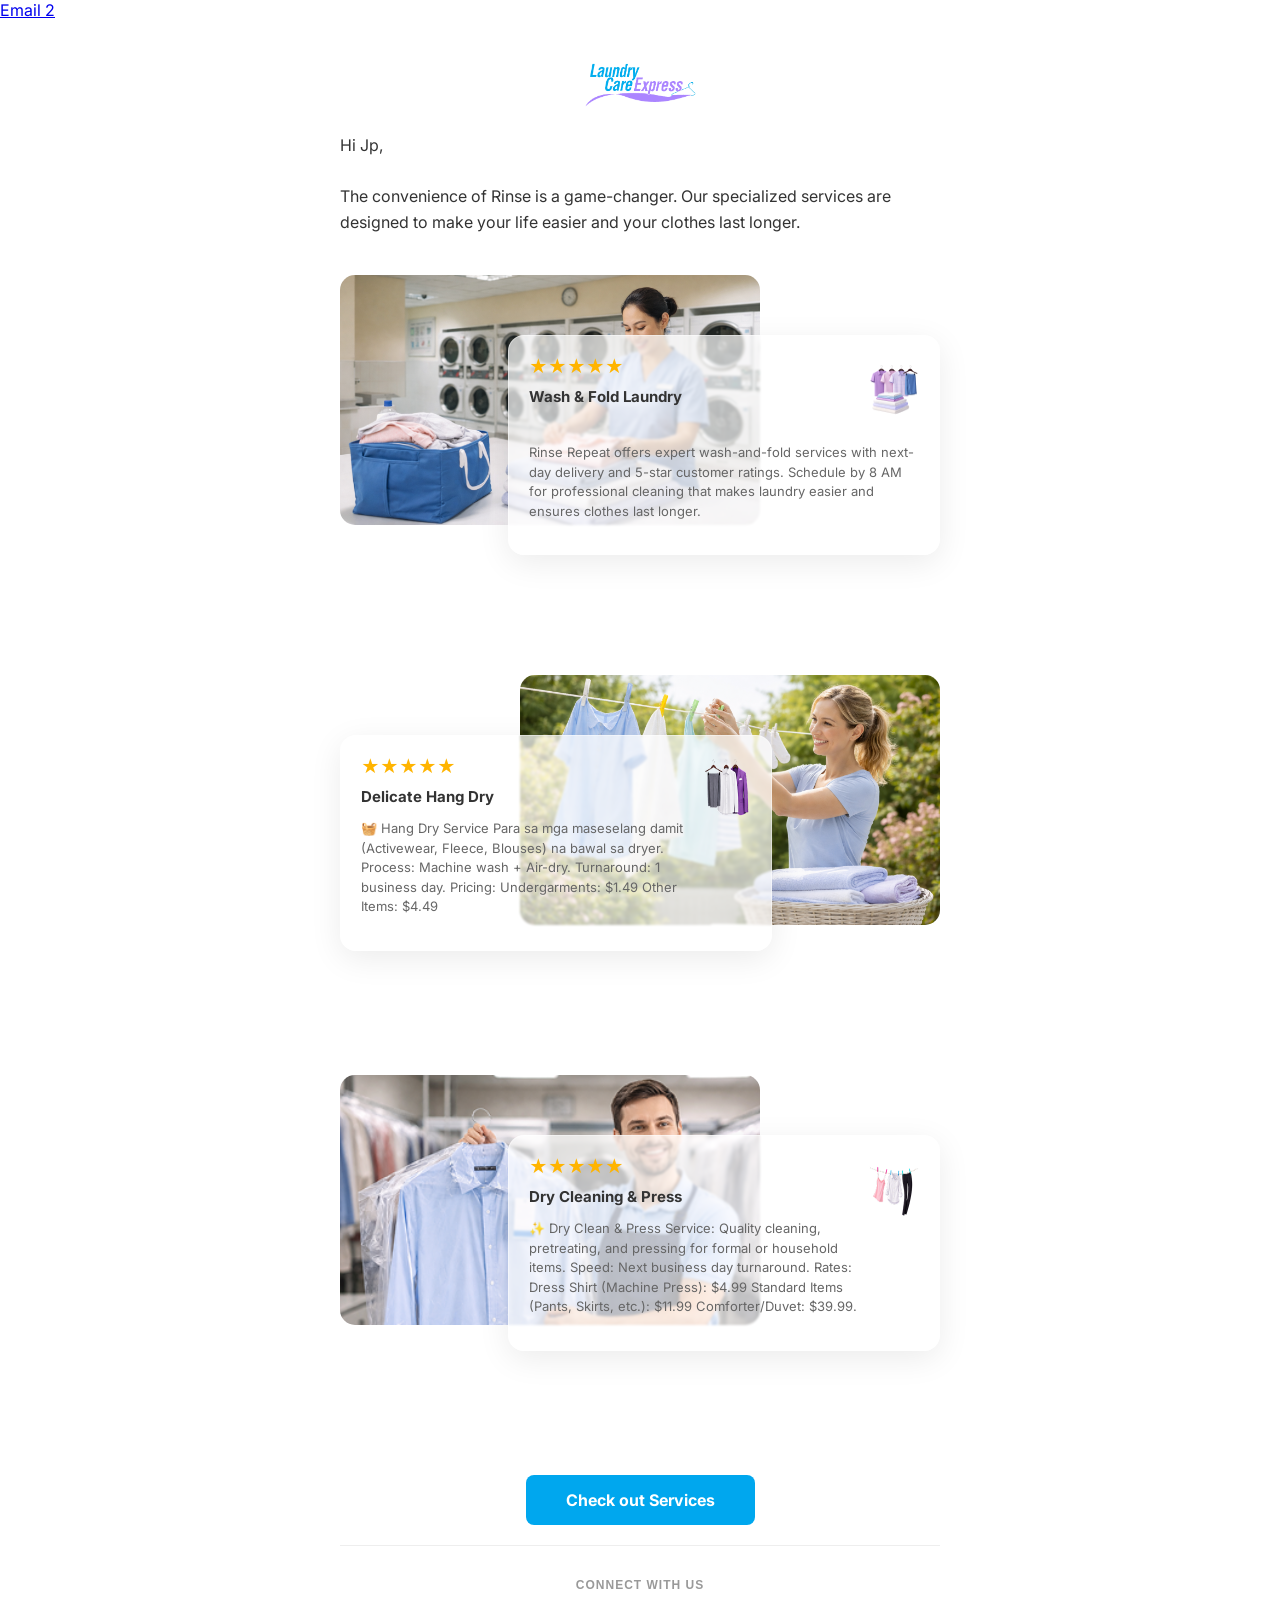
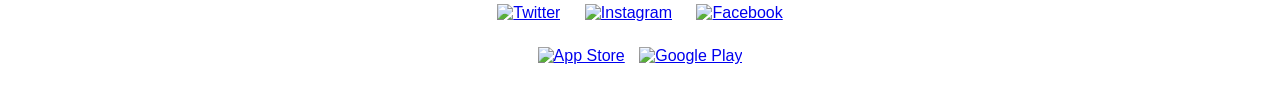
==== index.html @ eb07b961 "first commit" ====
<!DOCTYPE html>
<html lang="en">

<head>
    <meta charset="UTF-8">
    <meta name="viewport" content="width=device-width, initial-scale=1.0">
    <link href="https://fonts.googleapis.com/css2?family=Inter:wght@400;600;700&display=swap" rel="stylesheet">
    <link rel="stylesheet" href="./ancor.css">
    <style>
        body {
            font-family: 'Inter', sans-serif;
            background-color: #ffffff;
            margin: 0;
            padding: 0;
            color: #333;
        }

        .container {
            max-width: 600px;
            margin: 0 auto;
            padding: 20px;
        }

        .header {
            text-align: center;
            padding: 20px 0;
        }

        .intro-text {
            font-size: 16px;
            line-height: 1.6;
            margin-bottom: 40px;
        }

        /* Testimonial Style Section */
        .feature-block {
            position: relative;
            margin-bottom: 80px;
            height: 320px;
        }

        .image-wrapper {
            width: 70%;
            height: 250px;
            border-radius: 15px;
            overflow: hidden;
        }

        .image-wrapper img {
            width: 100%;
            height: 100%;
            object-fit: cover;
        }

        .content-box {
            position: absolute;
            width: 65%;
            /* Glass Effect properties */
            background: rgba(255, 255, 255, 0.7);
            backdrop-filter: blur(1px);
            -webkit-backdrop-filter: blur(12px);
            border: 1px solid rgba(255, 255, 255, 0.4);

            padding: 20px;
            border-radius: 16px;
            box-shadow: 0 8px 32px rgba(0, 0, 0, 0.08);
            top: 60px;
            z-index: 2;
        }

        /* Alternating Layouts */
        .left-img .image-wrapper {
            float: left;
        }

        .left-img .content-box {
            right: 0;
        }

        .right-img .image-wrapper {
            float: right;
        }

        .right-img .content-box {
            left: 0;
        }

        .stars {
            color: #FFB400;
            font-size: 18px;
            margin-bottom: 10px;
        }

        .box-title {
            font-weight: 700;
            font-size: 15px;
            margin-bottom: 5px;
            display: block;
        }

        .box-desc {
            font-size: 13px;
            color: #666;
            line-height: 1.5;
        }

        /* Button */
        .cta-container {
            text-align: center;
            margin: 20px 0;
        }

        .cta-button {
            background-color: #00A7EE;
            color: white !important;
            padding: 15px 40px;
            text-decoration: none;
            border-radius: 8px;
            font-weight: 700;
            display: inline-block;
        }

        .footer {
            border-top: 1px solid #eee;
            padding: 30px 0;
            text-align: center;
        }

        .social-icons img {
            width: 24px;
            margin: 0 10px;
        }

        .app-links img {
            width: 120px;
            margin: 15px 5px;
        }

        .section-logo {
            width: 50px;
            height: 70px;
            /* border: 1px solid black; */
        }

        .section-header {
            display: flex;
            justify-content: space-between;
        }
    </style>
</head>

<body>



    <div>
        <a href="./email2.html">Email 2</a>
    </div>


    <div class="container">
        <div class="header">
            <img src="./logo.png" width="120" alt="Logo">
        </div>

        <div class="intro-text">
            Hi Jp,<br><br>
            The convenience of Rinse is a game-changer. Our specialized services are designed to make your life easier
            and your clothes last longer.
        </div>

        <div class="feature-block left-img">
            <div class="image-wrapper">
                <img src="./Wash.png" alt="Wash and Fold">
            </div>
            <div class="content-box">
                <div class="section-header">
                    <div>
                        <div class="stars">★★★★★</div>
                        <span class="box-title">Wash & Fold Laundry</span>
                    </div>
                    <div><img class="section-logo" src="./washGenji.png" alt=""></div>
                </div>
                <p class="box-desc">Rinse Repeat offers expert wash-and-fold services with next-day delivery and 5-star
                    customer ratings. Schedule by 8 AM for professional cleaning that makes laundry easier and ensures
                    clothes last longer.</p>

            </div>
        </div>

        <div class="feature-block right-img">
            <div class="image-wrapper">
                <img src="./imag2.png" alt="Hang Dry">
            </div>
            <div class="content-box">
                <div class="section-header">
                    <div>
                        <div class="stars">★★★★★</div>
                        <span class="box-title">Delicate Hang Dry</span>
                        <p class="box-desc">🧺 Hang Dry Service
                            Para sa mga maseselang damit (Activewear, Fleece, Blouses) na bawal sa dryer.

                            Process: Machine wash + Air-dry.

                            Turnaround: 1 business day.

                            Pricing:

                            Undergarments: $1.49

                            Other Items: $4.49</p>
                    </div>
                    <div>
                        <img class="section-logo" src="./FK3 1.png" alt="">
                    </div>
                </div>

            </div>
        </div>

        <div class="feature-block left-img">
            <div class="image-wrapper">
                <img src="./image3.png" alt="Dry Cleaning">
            </div>
            <div class="content-box">
                <div class="section-header">
                    <div>
                        <div class="stars">★★★★★</div>
                        <span class="box-title">Dry Cleaning & Press</span>
                        <p class="box-desc">
                            ✨ Dry Clean & Press
                            Service: Quality cleaning, pretreating, and pressing for formal or household items.

                            Speed: Next business day turnaround.

                            Rates:

                            Dress Shirt (Machine Press): $4.99

                            Standard Items (Pants, Skirts, etc.): $11.99

                            Comforter/Duvet: $39.99.</p>
                    </div>
                    <div>
                        <img class="section-logo" src="./HD FINAL 1.png" alt="">
                    </div>
                </div>
            </div>
        </div>

        <div class="cta-container">
            <a href="#" class="cta-button">Check out  Services</a>
        </div>




        <div class="footer" style="text-align: center; padding: 20px; font-family: sans-serif;">
            <p style="font-size: 12px; color: #999; font-weight: 700; letter-spacing: 1px;">CONNECT WITH US</p>

            <div class="social-icons" style="margin-bottom: 20px;">
                <a href="#"><img src="https://cdn-icons-png.flaticon.com/512/733/733579.png" alt="Twitter"
                        style="width: 24px; margin: 0 10px;"></a>
                <a href="#"><img src="https://cdn-icons-png.flaticon.com/512/2111/2111463.png" alt="Instagram"
                        style="width: 24px; margin: 0 10px;"></a>
                <a href="#"><img src="https://cdn-icons-png.flaticon.com/512/733/733547.png" alt="Facebook"
                        style="width: 24px; margin: 0 10px;"></a>
            </div>

            <div class="app-links">
                <a href="#"><img
                        src="https://upload.wikimedia.org/wikipedia/commons/3/3c/Download_on_the_App_Store_Badge.svg"
                        alt="App Store" style="height: 40px; margin: 5px;"></a>
                <a href="#"><img
                        src="https://upload.wikimedia.org/wikipedia/commons/7/78/Google_Play_Store_badge_EN.svg"
                        alt="Google Play" style="height: 40px; margin: 5px;"></a>
            </div>
        </div>
    </div>

</body>

</html>
---- ancor.css ----
.pagination {
    display: flex;
    gap: 8px;
    margin: 20px 0;
}

.pagination a {
    text-decoration: none;
    color: #333;
    padding: 8px 16px;
    border: 1px solid #ddd;
    border-radius: 4px;
    font-weight: bold;
    transition: background-color 0.3s;
}

/* Hover effect */
.pagination a:hover {
    background-color: #f0f0f0;
}

/* Active Page Style */
.pagination a.active {
    background-color: #f0a500 !important; /* Rinse Orange */
    color: white !important;             /* White text */
    border-color: #f0a500;
}
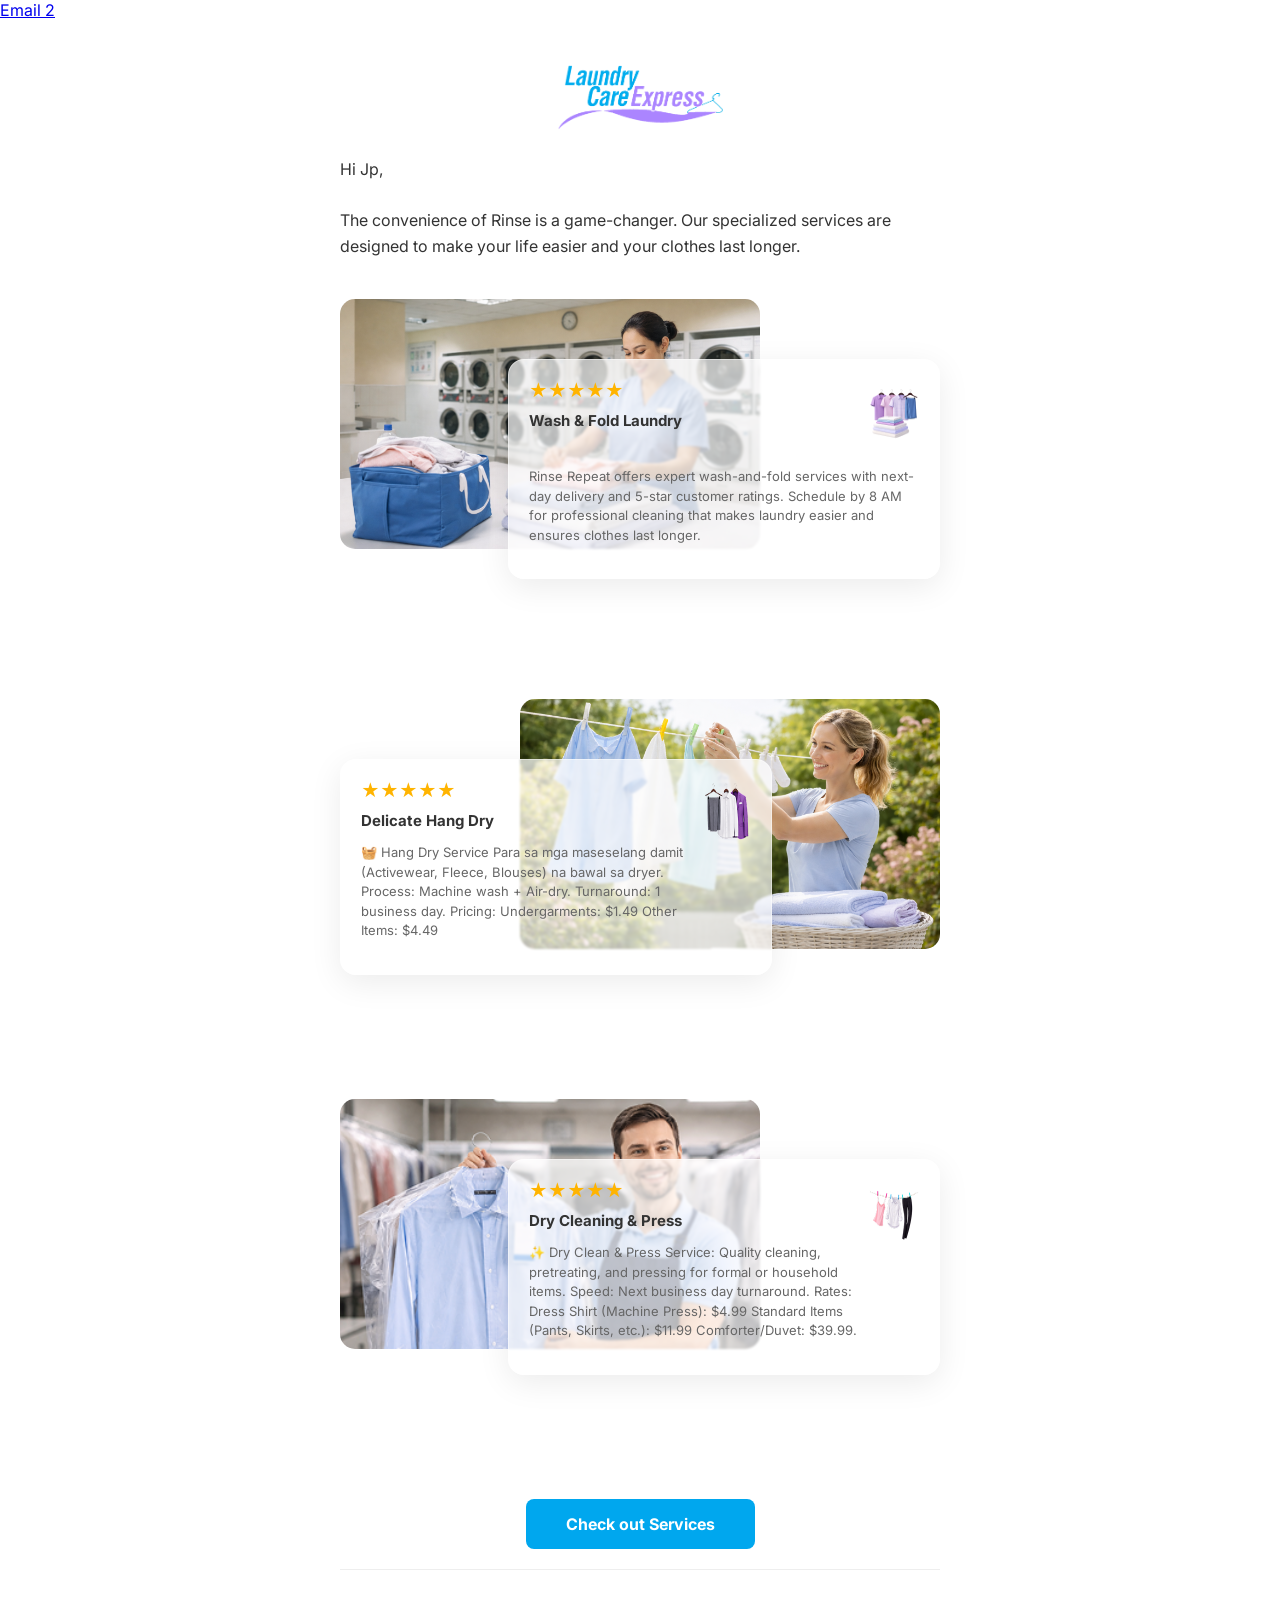
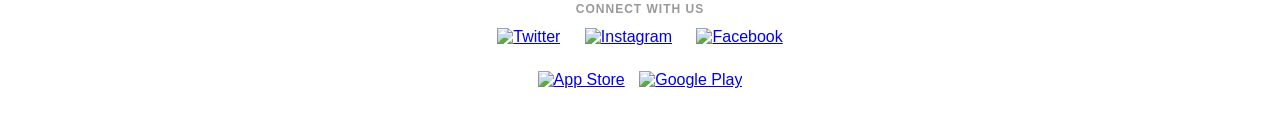
==== commit a7f554aa: "Standardize logos to 180px and add hero logo Update logo sizing across templates to 180px for consis" ====
--- a/index.html
+++ b/index.html
@@ -160,7 +160,7 @@
 
     <div class="container">
         <div class="header">
-            <img src="./logo.png" width="120" alt="Logo">
+            <img src="./logo.png" width="180" alt="Logo">
         </div>
 
         <div class="intro-text">
